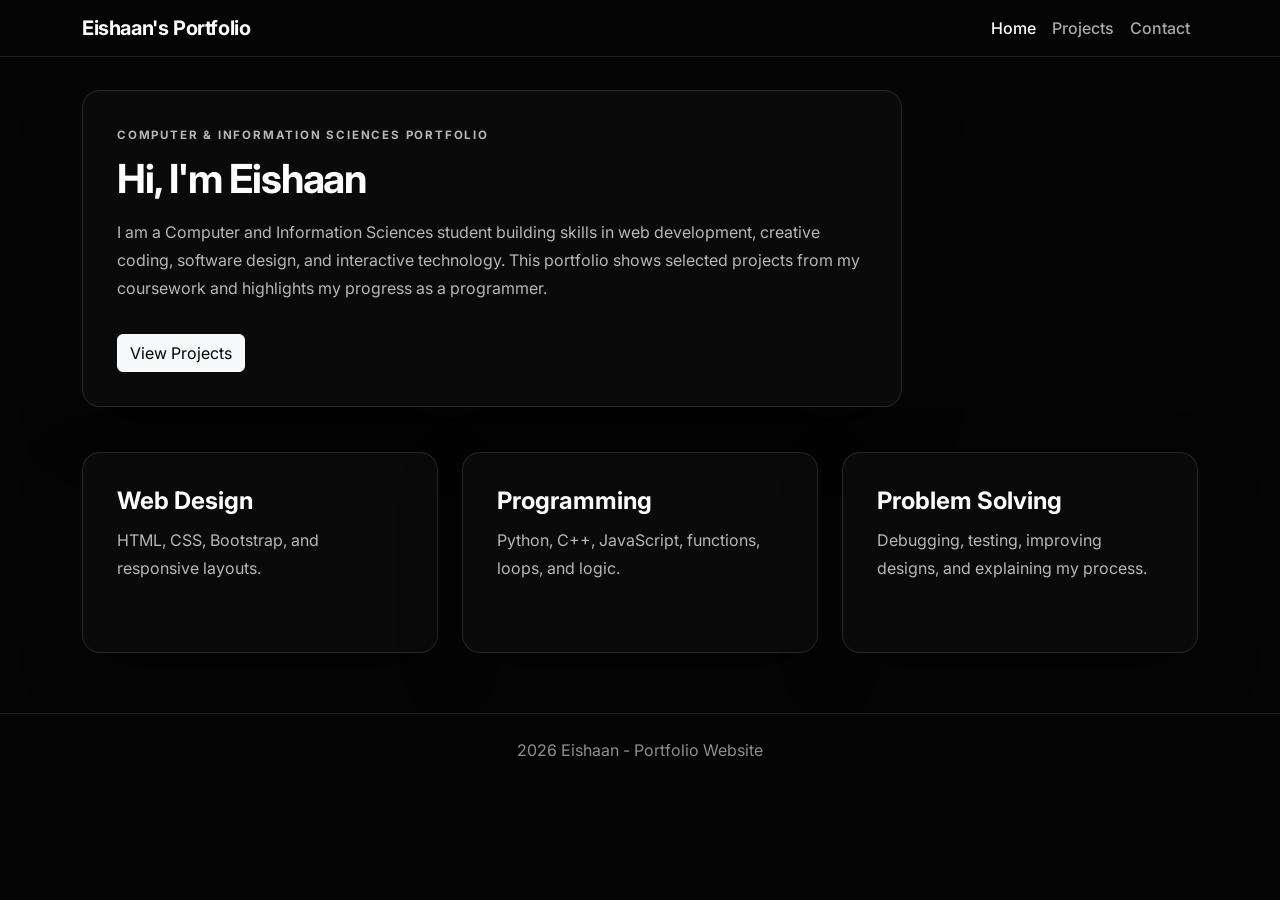
==== index.html @ b8e78119 "Add files via upload" ====
<!DOCTYPE html>
<html lang="en">
<head>
  <meta charset="UTF-8" />
  <meta name="viewport" content="width=device-width, initial-scale=1.0" />

  <title>Eishaan's Portfolio</title>

  <link href="https://cdn.jsdelivr.net/npm/bootstrap@5.3.3/dist/css/bootstrap.min.css" rel="stylesheet">
  <link href="https://fonts.googleapis.com/css2?family=Inter:wght@400;600;700&display=swap" rel="stylesheet">
  <link rel="stylesheet" href="style.css">
</head>
<body>

<iframe class="p5-background" src="https://editor.p5js.org/EISHAAN/full/vcULu6xx0"></iframe>

<nav class="navbar navbar-expand-lg navbar-dark bg-black border-bottom fixed-top">
  <div class="container">
    <a class="navbar-brand fw-bold" href="index.html">Eishaan's Portfolio</a>

    <button class="navbar-toggler" type="button" data-bs-toggle="collapse" data-bs-target="#navbarNav">
      <span class="navbar-toggler-icon"></span>
    </button>

    <div class="collapse navbar-collapse justify-content-end" id="navbarNav">
      <ul class="navbar-nav">
        <li class="nav-item"><a class="nav-link active" href="index.html">Home</a></li>
        <li class="nav-item"><a class="nav-link" href="About.html">Projects</a></li>
        <li class="nav-item"><a class="nav-link" href="Contact.html">Contact</a></li>
      </ul>
    </div>
  </div>
</nav>

<section class="hero">
  <div class="container">
    <div class="hero-box">
      <p class="small-label">Computer & Information Sciences Portfolio</p>
      <h1>Hi, I'm Eishaan</h1>

      <p>
        I am a Computer and Information Sciences student building skills in web development,
        creative coding, software design, and interactive technology. This portfolio shows
        selected projects from my coursework and highlights my progress as a programmer.
      </p>

      <a href="About.html" class="btn btn-light mt-3">View Projects</a>
    </div>
  </div>
</section>

<section class="container">
  <div class="row g-4">
    <div class="col-md-4">
      <div class="simple-card">
        <h4>Web Design</h4>
        <p>HTML, CSS, Bootstrap, and responsive layouts.</p>
      </div>
    </div>

    <div class="col-md-4">
      <div class="simple-card">
        <h4>Programming</h4>
        <p>Python, C++, JavaScript, functions, loops, and logic.</p>
      </div>
    </div>

    <div class="col-md-4">
      <div class="simple-card">
        <h4>Problem Solving</h4>
        <p>Debugging, testing, improving designs, and explaining my process.</p>
      </div>
    </div>
  </div>
</section>

<footer>
  <div class="container">
    <p>2026 Eishaan -  Portfolio Website</p>
  </div>
</footer>

<script src="https://cdn.jsdelivr.net/npm/bootstrap@5.3.3/dist/js/bootstrap.bundle.min.js"></script>

</body>
</html>
---- style.css ----
body {
  font-family: 'Inter', sans-serif;
  background-color: #050505;
  color: #f2f2f2;
  min-height: 100vh;
  margin: 0;
}

.p5-background {
  position: fixed;
  top: 0;
  left: 0;
  width: 100%;
  height: 100%;
  border: none;
  z-index: -1;
  pointer-events: none;
  
}

.navbar {
  background-color: rgba(5, 5, 5, 0.88) !important;
  backdrop-filter: blur(14px);
  border-bottom: 1px solid rgba(255, 255, 255, 0.1) !important;
}

.navbar-brand {
  font-weight: 700;
  color: #ffffff !important;
  letter-spacing: -0.4px;
}

.nav-link {
  color: #a8a8a8 !important;
  font-weight: 500;
}

.nav-link:hover,
.nav-link.active {
  color: #ffffff !important;
}

.hero {
  padding: 90px 0 45px;
}

.hero-box,
.page-intro,
.project-card,
.simple-card,
.contact-card {
  background-color: rgba(12, 12, 12, 0.86);
  border: 1px solid rgba(255, 255, 255, 0.11);
  border-radius: 18px;
  padding: 34px;
  box-shadow: 0 22px 60px rgba(0, 0, 0, 0.35);
  backdrop-filter: blur(18px);
}

.hero-box {
  max-width: 820px;
}

.hero-box h1,
.page-intro h1 {
  font-weight: 700;
  margin-bottom: 15px;
  letter-spacing: -1.2px;
  color: #ffffff;
}

.hero-box p,
.page-intro p,
.project-card p,
.simple-card p,
.contact-card p {
  color: #b7b7b7;
  line-height: 1.75;
}

.small-label {
  text-transform: uppercase;
  letter-spacing: 1.8px;
  font-size: 0.72rem;
  color: #8f8f8f;
  font-weight: 700;
  margin-bottom: 10px;
}

.simple-card {
  height: 100%;
  margin-bottom: 20px;
}

.simple-card h4 {
  font-weight: 700;
  margin-bottom: 10px;
  color: #ffffff;
}

.page-intro {
  margin: 60px auto 34px;
  max-width: 900px;
}

.section-title {
  margin: 42px 0 24px;
  font-weight: 700;
  text-align: center;
  color: #ffffff;
  letter-spacing: -0.8px;
}

.project-card {
  margin: 30px auto;
}

.project-card h3 {
  font-weight: 700;
  margin-bottom: 16px;
  color: #ffffff;
  letter-spacing: -0.7px;
}

.project-card h5 {
  font-weight: 700;
  margin-top: 22px;
  margin-bottom: 9px;
  color: #f3f3f3;
}

.project-card ul {
  color: #b7b7b7;
  padding-left: 20px;
}

.project-card li {
  margin-bottom: 6px;
}

.project-card pre {
  background-color: #050505;
  border: 1px solid rgba(255, 255, 255, 0.12);
  border-radius: 12px;
  padding: 15px;
  font-size: 0.9rem;
  overflow-x: auto;
  color: #e8e8e8;
}

.btn-dark,
.btn-outline-dark {
  background-color: #ffffff;
  border: 1px solid #ffffff;
  color: #050505;
  border-radius: 999px;
  padding: 10px 18px;
  font-weight: 600;
}

.btn-dark:hover,
.btn-outline-dark:hover {
  background-color: transparent;
  color: #ffffff;
  border-color: #ffffff;
}

.pdf-box,
.video-box,
.image-demo {
  border: 1px solid rgba(255, 255, 255, 0.12);
  border-radius: 16px;
  overflow: hidden;
  background-color: #0a0a0a;
}

.pdf-box iframe {
  width: 100%;
  height: 420px;
  border: none;
  display: block;
}

.video-box video {
  width: 100%;
  height: auto;
  display: block;
}

.video-caption {
  font-size: 0.9rem;
  color: #9d9d9d;
  margin-top: 12px;
  text-align: center;
}

.image-demo {
  padding: 18px;
  text-align: center;
  min-height: 500px;
}

.image-demo img {
  width: 100%;
  max-width: 100%;
  height: auto;
  border: 1px solid rgba(255, 255, 255, 0.12);
  border-radius: 14px;
  display: block;
  margin: 0 auto;
}

.contact-card {
  max-width: 750px;
  margin: 60px auto;
}

.contact-info {
  background-color: #080808;
  border: 1px solid rgba(255, 255, 255, 0.12);
  border-radius: 14px;
  padding: 18px;
  margin-bottom: 24px;
}

.form-label {
  color: #d8d8d8;
  font-weight: 600;
}

.form-control {
  background-color: #080808;
  border: 1px solid rgba(255, 255, 255, 0.14);
  color: #ffffff;
  border-radius: 12px;
  padding: 12px;
}

.form-control::placeholder {
  color: #777;
}

.form-control:focus {
  background-color: #080808;
  color: #ffffff;
  border-color: #ffffff;
  box-shadow: none;
}

footer {
  border-top: 1px solid rgba(255, 255, 255, 0.1);
  background-color: rgba(5, 5, 5, 0.88);
  color: #8f8f8f;
  text-align: center;
  padding: 24px 0;
  margin-top: 60px;
  backdrop-filter: blur(14px);
}

footer p {
  margin-bottom: 0;
}

@media (max-width: 576px) {
  .hero {
    padding: 60px 0 32px;
  }

  .hero-box,
  .page-intro,
  .project-card,
  .simple-card,
  .contact-card {
    padding: 24px;
    border-radius: 16px;
  }

  .pdf-box iframe {
    height: 360px;
  }

  .image-demo {
    min-height: auto;
  }
}
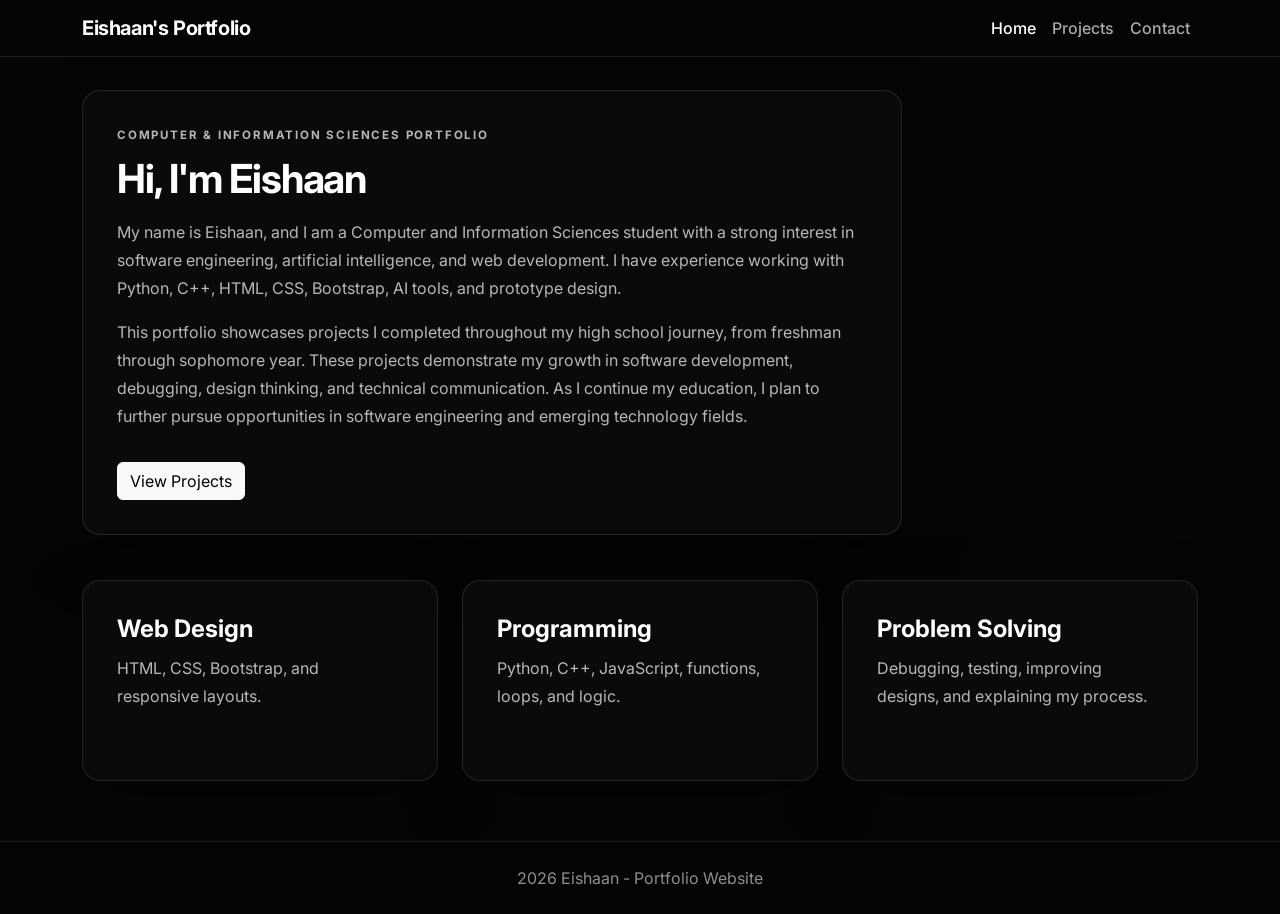
==== commit e339bc9c: "Update index.html" ====
--- a/index.html
+++ b/index.html
@@ -39,9 +39,16 @@
       <h1>Hi, I'm Eishaan</h1>
 
       <p>
-        I am a Computer and Information Sciences student building skills in web development,
-        creative coding, software design, and interactive technology. This portfolio shows
-        selected projects from my coursework and highlights my progress as a programmer.
+        My name is Eishaan, and I am a Computer and Information Sciences student with a strong interest
+        in software engineering, artificial intelligence, and web development. I have experience working
+        with Python, C++, HTML, CSS, Bootstrap, AI tools, and prototype design.
+      </p>
+
+      <p>
+        This portfolio showcases projects I completed throughout my high school journey, from freshman
+        through sophomore year. These projects demonstrate my growth in software development, debugging,
+        design thinking, and technical communication. As I continue my education, I plan to further pursue
+        opportunities in software engineering and emerging technology fields.
       </p>
 
       <a href="About.html" class="btn btn-light mt-3">View Projects</a>
@@ -76,11 +83,11 @@
 
 <footer>
   <div class="container">
-    <p>2026 Eishaan -  Portfolio Website</p>
+    <p>2026 Eishaan - Portfolio Website</p>
   </div>
 </footer>
 
 <script src="https://cdn.jsdelivr.net/npm/bootstrap@5.3.3/dist/js/bootstrap.bundle.min.js"></script>
 
 </body>
-</html>+</html>
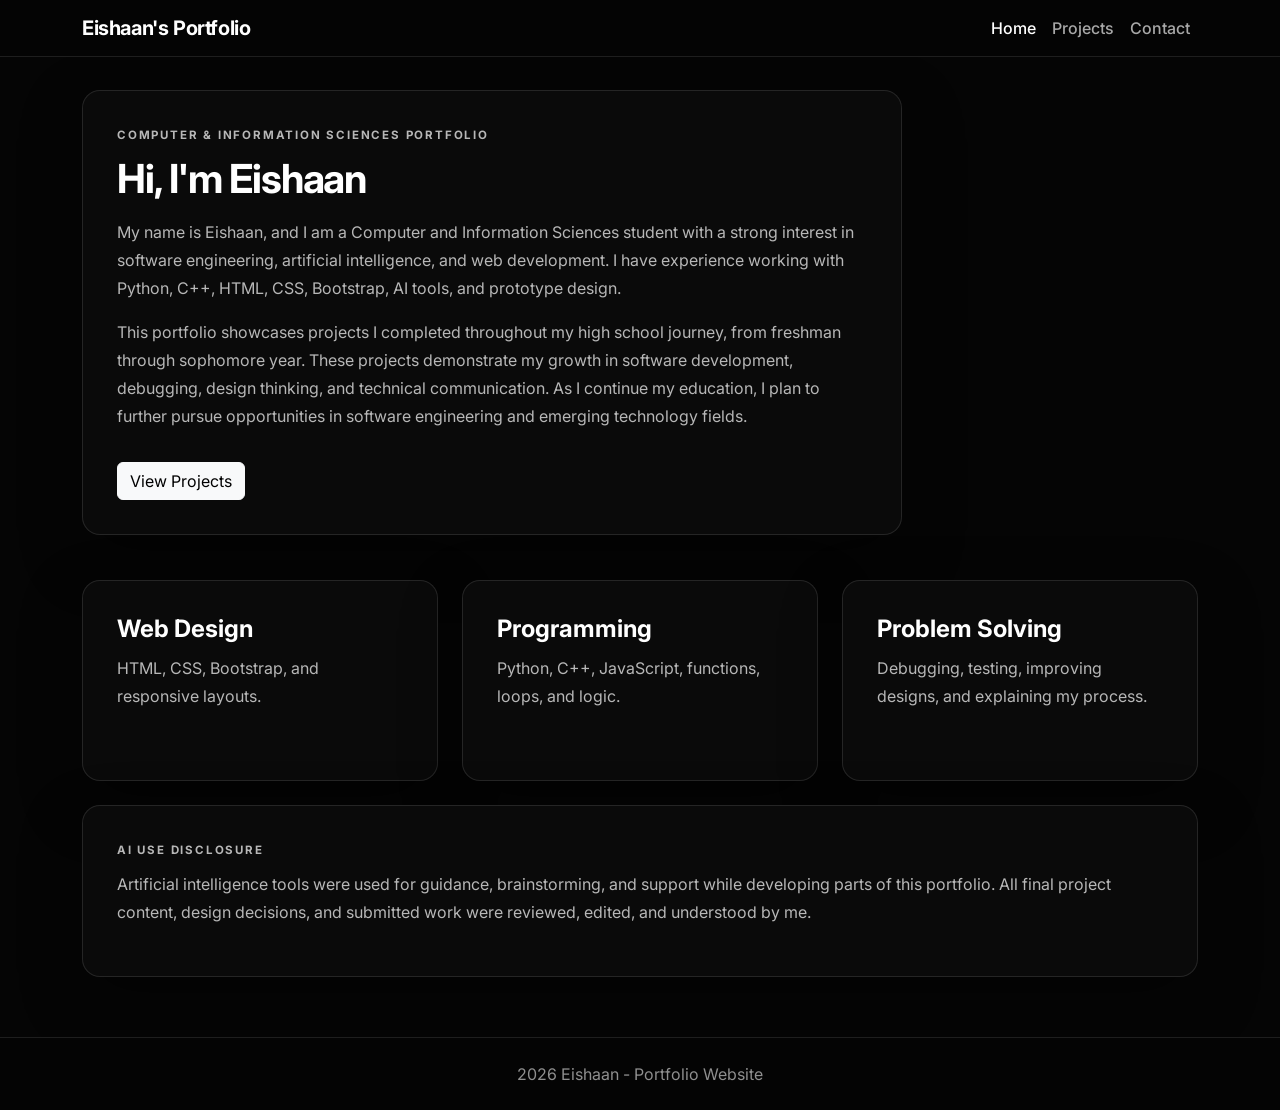
==== commit c9114af5: "Update index.html Just changed AI description because I didn't want to claim it as my own." ====
--- a/index.html
+++ b/index.html
@@ -81,6 +81,16 @@
   </div>
 </section>
 
+<section class="container">
+  <div class="simple-card mt-4">
+    <p class="small-label">AI Use Disclosure</p>
+    <p>
+      Artificial intelligence tools were used for guidance, brainstorming, and support while developing parts of this portfolio.
+      All final project content, design decisions, and submitted work were reviewed, edited, and understood by me.
+    </p>
+  </div>
+</section>
+
 <footer>
   <div class="container">
     <p>2026 Eishaan - Portfolio Website</p>
